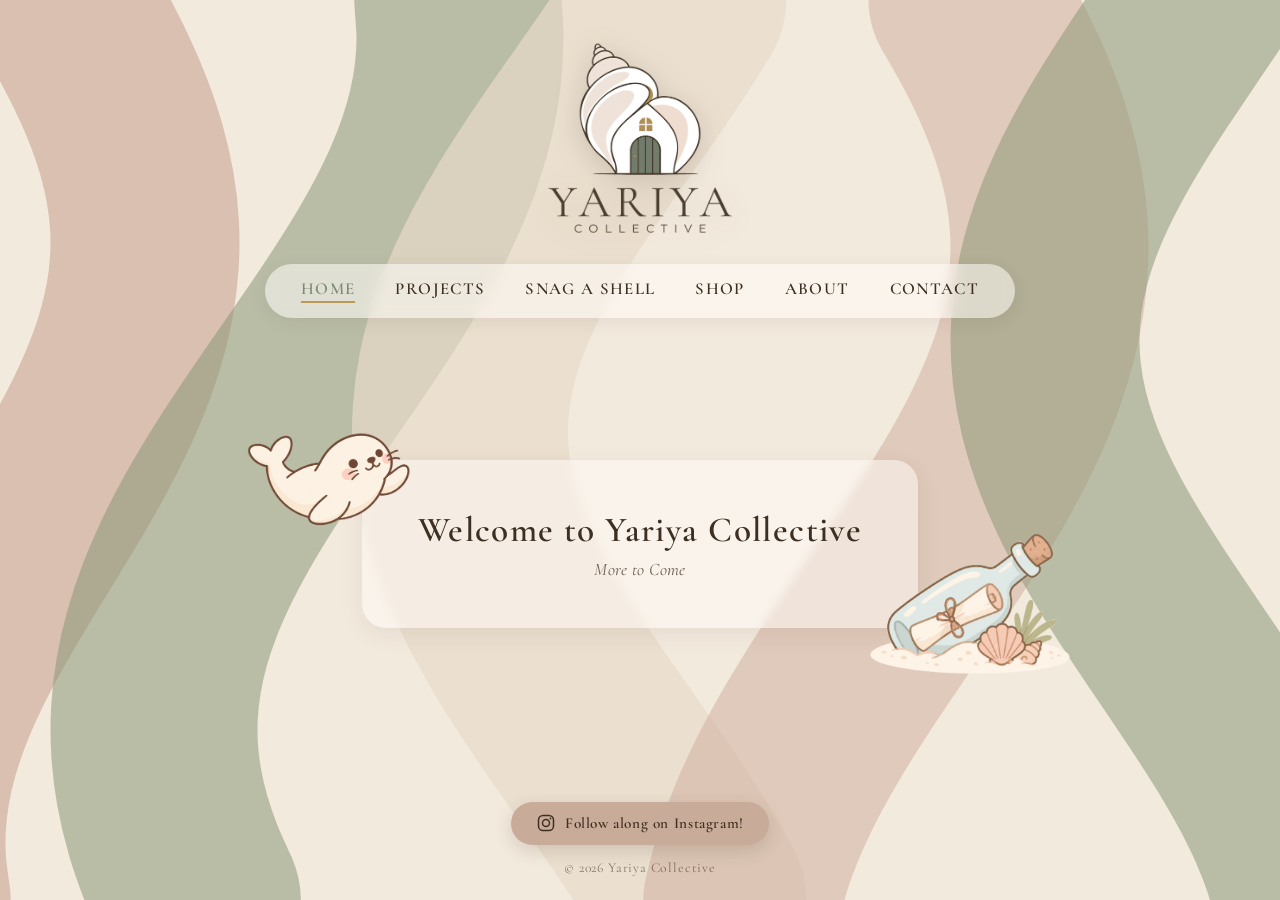
==== index.html @ 63304f94 "Add message in a bottle to the homepage Sits at the lower right of the welcome card, opposite Melly." ====
<!DOCTYPE html>
<html lang="en">
<head>
<meta charset="UTF-8">
<meta name="viewport" content="width=device-width, initial-scale=1.0">
<title>Yariya Collective</title>
<link rel="preconnect" href="https://fonts.googleapis.com">
<link href="https://fonts.googleapis.com/css2?family=Cormorant+Garamond:wght@400;500;600;700&display=swap" rel="stylesheet">
<link rel="stylesheet" href="styles.css?v=17">
</head>
<body>
<header class="site-header">
  <div class="logo-mark" role="img" aria-label="Yariya Collective logo"></div>
  <nav class="site-nav">
    <a href="index.html" class="active">Home</a>
    <a href="projects.html">Projects</a>
    <a href="snag-a-shell.html">Snag a Shell</a>
    <a href="https://yariyacollective.etsy.com" target="_blank" rel="noopener noreferrer">Shop</a>
    <a href="about.html">About</a>
    <a href="contact.html">Contact</a>
  </nav>
</header>

<main>
  <div class="hero-wrap">
    <div class="page-panel">
      <h1>Welcome to Yariya Collective</h1>
      <p><em>More to Come</em></p>
    </div>
    <img class="melly-mascot" src="assets/melly-waving.png" alt="Melly the seal waving hello">
    <button class="bottle-button" type="button" aria-label="Open the message in a bottle">
      <img src="assets/bottle.png" alt="A message in a bottle resting on the sand">
    </button>
  </div>

  <div class="bottle-backdrop" hidden></div>
  <div class="bottle-dialog" role="dialog" aria-modal="true" aria-labelledby="bottle-title" hidden>
    <h2 class="bottle-title" id="bottle-title">A note washed ashore</h2>
    <p class="bottle-note"></p>
    <div class="bottle-actions">
      <button class="bottle-again" type="button">Another note</button>
      <button class="bottle-close" type="button">Close</button>
    </div>
  </div>
</main>

<footer class="site-footer">
  <a class="instagram-button" href="https://www.instagram.com/yariyacollective?stkn=cGRjYWFhczl6Z2Fn&amp;utm_source=qr" target="_blank" rel="noopener noreferrer">
    <svg width="20" height="20" viewBox="0 0 24 24" fill="none" xmlns="http://www.w3.org/2000/svg">
      <rect x="3" y="3" width="18" height="18" rx="5.5" stroke="currentColor" stroke-width="1.8"/>
      <circle cx="12" cy="12" r="4.2" stroke="currentColor" stroke-width="1.8"/>
      <circle cx="17.4" cy="6.6" r="1.1" fill="currentColor"/>
    </svg>
    <span>Follow along on Instagram!</span>
  </a>
  <p>&copy; 2026 Yariya Collective</p>
</footer>
<script src="bottle.js?v=17"></script>
</body>
</html>
---- styles.css ----
:root {
  --cream: #f3eade;
  --shell: #efe3d7;
  --sage: #7d8b72;
  --sage-light: #9aa688;
  --rose: #c9ab99;
  --rose-light: #d9c3b6;
  --brown: #3d3022;
  --gold: #b99a5b;
}

* {
  margin: 0;
  padding: 0;
  box-sizing: border-box;
}

/* An author display rule otherwise beats the UA style for [hidden]. */
[hidden] {
  display: none !important;
}

html, body {
  height: 100%;
}

body {
  font-family: 'Cormorant Garamond', 'Georgia', serif;
  color: var(--brown);
  background-color: var(--cream);
  background-image: url('assets/waves-bg.svg');
  background-size: cover;
  background-position: center;
  background-repeat: no-repeat;
  background-attachment: fixed;
  min-height: 100vh;
  display: flex;
  flex-direction: column;
}

.site-header {
  display: flex;
  flex-direction: column;
  align-items: center;
  padding: 2.5rem 1.5rem 1.5rem;
}

.logo-mark {
  width: 190px;
  height: 196px;
  background-image: url('[data-uri]');
  background-size: contain;
  background-repeat: no-repeat;
  background-position: center;
  filter: drop-shadow(0 6px 14px rgba(61, 48, 34, 0.18));
}

.site-nav {
  margin-top: 1.75rem;
  display: flex;
  flex-wrap: wrap;
  justify-content: center;
  gap: 2.5rem;
  background: rgba(255, 252, 247, 0.55);
  backdrop-filter: blur(6px);
  padding: 0.9rem 2.25rem;
  border-radius: 999px;
  box-shadow: 0 4px 18px rgba(61, 48, 34, 0.08);
}

.site-nav a {
  text-decoration: none;
  color: var(--brown);
  font-size: 1.05rem;
  letter-spacing: 0.08em;
  text-transform: uppercase;
  font-weight: 600;
  position: relative;
  padding-bottom: 4px;
  transition: color 0.2s ease;
}

.site-nav a::after {
  content: '';
  position: absolute;
  left: 0;
  right: 100%;
  bottom: 0;
  height: 2px;
  background: var(--sage);
  transition: right 0.25s ease;
}

.site-nav a:hover {
  color: var(--sage);
}

.site-nav a:hover::after {
  right: 0;
}

.site-nav a.active {
  color: var(--sage);
}

.site-nav a.active::after {
  right: 0;
  background: var(--gold);
}

main {
  flex: 1;
  display: flex;
  align-items: center;
  justify-content: center;
  text-align: center;
  padding: 2rem 1.5rem 4rem;
}

.page-panel {
  background: rgba(255, 252, 247, 0.5);
  backdrop-filter: blur(4px);
  border-radius: 24px;
  padding: 3rem 3.5rem;
  box-shadow: 0 6px 24px rgba(61, 48, 34, 0.08);
}

.page-panel h1 {
  font-family: 'Cormorant Garamond', serif;
  font-weight: 600;
  font-size: 2.2rem;
  letter-spacing: 0.04em;
  color: var(--brown);
  margin-bottom: 0.5rem;
}

.page-panel p {
  color: var(--brown);
  opacity: 0.75;
  font-size: 1.1rem;
  letter-spacing: 0.02em;
}

.about-panel {
  max-width: 660px;
  text-align: left;
}

.profile-photo {
  display: block;
  width: 190px;
  height: 190px;
  border-radius: 50%;
  object-fit: cover;
  margin: 0 auto 1.75rem;
  border: 5px solid rgba(255, 252, 247, 0.9);
  box-shadow: 0 8px 24px rgba(61, 48, 34, 0.2);
}

.about-panel h1 {
  text-align: center;
}

.about-panel .bio p {
  opacity: 0.85;
  line-height: 1.75;
  font-size: 1.08rem;
  margin-bottom: 1.15rem;
}

.about-panel .bio p:last-of-type {
  margin-bottom: 0;
}

.about-panel .signature {
  margin-top: 1.5rem;
  font-style: italic;
  text-align: right;
}

.melly-water {
  display: block;
  width: 100%;
  max-width: 220px;
  height: auto;
  margin: 0.5rem auto 1.5rem;
  transform-origin: 50% 73%;
  animation: melly-water-bob 3.6s ease-in-out infinite;
}

@keyframes melly-water-bob {
  0%, 100% { transform: translateY(2.3%) scaleX(1); }
  25% { transform: translateY(-2.5%) scaleX(0.992); }
  50% { transform: translateY(1.4%) scaleX(1.012); }
  75% { transform: translateY(-1.8%) scaleX(0.996); }
}

@media (prefers-reduced-motion: reduce) {
  .melly-water {
    animation: none;
  }
}

.hero-wrap {
  position: relative;
  display: inline-block;
}

.melly-mascot {
  position: absolute;
  top: -50px;
  left: -130px;
  width: 190px;
  height: auto;
  transform-origin: 53% 58%;
  animation: melly-in 0.9s cubic-bezier(0.34, 1.56, 0.64, 1) both,
             melly-bob-wave 3.8s ease-in-out 0.9s infinite;
}

@keyframes melly-in {
  0% { opacity: 0; transform: translateY(40px) scale(0.85); }
  100% { opacity: 1; transform: translateY(0) scale(1); }
}

@keyframes melly-bob-wave {
  0%, 100% { transform: translateY(3%) rotate(-2deg); }
  25% { transform: translateY(-3%) rotate(1.5deg); }
  48% { transform: translateY(-1.5%) rotate(-2.5deg); }
  62% { transform: translateY(-3%) rotate(2deg); }
  78% { transform: translateY(-1.5%) rotate(-1deg); }
}

@media (prefers-reduced-motion: reduce) {
  .melly-mascot {
    animation: none;
  }
}

@media (max-width: 760px) {
  .melly-mascot {
    width: 120px;
    left: -15px;
    top: -30px;
  }
}

.projects-panel {
  max-width: 780px;
}

.projects-panel h1 {
  text-align: center;
}

.project-grid {
  display: grid;
  grid-template-columns: 1fr 1fr;
  gap: 1.75rem;
  margin-top: 2rem;
}

.project-card {
  background: rgba(255, 252, 247, 0.55);
  border-radius: 20px;
  padding: 1.85rem 1.6rem;
  box-shadow: 0 4px 16px rgba(61, 48, 34, 0.08);
}

.icon-badge {
  width: 72px;
  height: 72px;
  border-radius: 50%;
  background: var(--shell);
  display: flex;
  align-items: center;
  justify-content: center;
  margin: 0 auto 1.1rem;
  box-shadow: 0 4px 14px rgba(61, 48, 34, 0.14);
}

.icon-badge svg {
  width: 40px;
  height: 40px;
}

.project-card h2 {
  font-family: 'Cormorant Garamond', serif;
  font-weight: 600;
  font-size: 1.35rem;
  color: var(--brown);
  margin-bottom: 0.65rem;
}

.project-card p {
  opacity: 0.85;
  line-height: 1.65;
  font-size: 1rem;
}

.project-card p a {
  color: var(--sage);
  font-weight: 600;
}

@media (max-width: 700px) {
  .project-grid {
    grid-template-columns: 1fr;
  }
}

.shell-panel {
  max-width: 600px;
}

.melly-button {
  display: block;
  margin: 1.75rem auto 0;
  padding: 0;
  border: none;
  background: none;
  cursor: pointer;
  border-radius: 20px;
  transition: transform 0.2s ease;
}

.melly-button:hover {
  transform: translateY(-4px) scale(1.02);
}

.melly-button:active {
  transform: translateY(-1px) scale(0.99);
}

.melly-button:focus-visible {
  outline: 2px solid var(--gold);
  outline-offset: 6px;
}

.melly-shells {
  display: block;
  width: 100%;
  max-width: 440px;
  height: auto;
}

.shell-stack {
  display: flex;
  flex-direction: column;
  align-items: center;
  gap: 1.75rem;
  width: 100%;
}

.bag-panel {
  width: 100%;
  max-width: 600px;
}

.bag-heading {
  font-family: 'Cormorant Garamond', serif;
  font-weight: 600;
  font-size: 1.5rem;
  color: var(--brown);
  margin-bottom: 0.25rem;
}

.bag-progress {
  color: var(--brown);
  opacity: 0.65;
  font-size: 0.95rem;
  letter-spacing: 0.04em;
  margin-bottom: 1.5rem;
}

.bag-grid {
  display: grid;
  grid-template-columns: repeat(3, 1fr);
  gap: 0.9rem;
}

.bag-slot {
  background: rgba(255, 252, 247, 0.55);
  border-radius: 16px;
  padding: 0.85rem 0.5rem 0.7rem;
  box-shadow: 0 3px 12px rgba(61, 48, 34, 0.07);
}

.bag-slot img {
  display: block;
  width: 68px;
  height: 68px;
  object-fit: contain;
  margin: 0 auto 0.5rem;
}

.bag-label {
  font-size: 0.78rem;
  letter-spacing: 0.03em;
  color: var(--brown);
  opacity: 0.8;
  line-height: 1.3;
}

.bag-slot.locked {
  background: rgba(255, 252, 247, 0.28);
  box-shadow: none;
}

.bag-slot.locked img {
  filter: brightness(0);
  opacity: 0.15;
}

.bag-slot.locked .bag-label {
  opacity: 0.45;
}

.bag-complete {
  margin-top: 1.4rem;
  font-style: italic;
  color: var(--brown);
  opacity: 0.8;
}

.bag-reset {
  display: inline-block;
  margin-top: 1.4rem;
  font-size: 0.8rem;
  letter-spacing: 0.05em;
  color: var(--brown);
  opacity: 0.5;
  text-decoration: underline;
}

.bag-reset:hover {
  opacity: 0.8;
}

.bottle-button {
  position: absolute;
  bottom: -46px;
  right: -152px;
  width: 200px;
  padding: 0;
  border: none;
  background: none;
  cursor: pointer;
  border-radius: 18px;
  transition: transform 0.2s ease;
}

.bottle-button img {
  display: block;
  width: 100%;
  height: auto;
}

.bottle-button:hover {
  transform: translateY(-4px) rotate(-2deg);
}

.bottle-button:active {
  transform: translateY(-1px) rotate(-1deg);
}

.bottle-button:focus-visible {
  outline: 2px solid var(--gold);
  outline-offset: 6px;
}

.bottle-backdrop {
  position: fixed;
  inset: 0;
  background: rgba(61, 48, 34, 0.35);
  backdrop-filter: blur(2px);
  z-index: 10;
}

.bottle-dialog {
  position: fixed;
  top: 50%;
  left: 50%;
  transform: translate(-50%, -50%);
  z-index: 11;
  width: calc(100% - 3rem);
  max-width: 380px;
  text-align: center;
  background: #fdf7ea;
  border-radius: 8px 22px 10px 20px;
  padding: 2.25rem 2rem 1.75rem;
  box-shadow: 0 18px 44px rgba(61, 48, 34, 0.26);
  animation: bottle-unfurl 0.34s cubic-bezier(0.34, 1.56, 0.64, 1);
}

@keyframes bottle-unfurl {
  0% { opacity: 0; transform: translate(-50%, -50%) scale(0.88) rotate(-1.5deg); }
  100% { opacity: 1; transform: translate(-50%, -50%) scale(1) rotate(0); }
}

.bottle-title {
  font-family: 'Cormorant Garamond', serif;
  font-weight: 600;
  font-size: 1.05rem;
  letter-spacing: 0.1em;
  text-transform: uppercase;
  color: var(--brown);
  opacity: 0.55;
  margin-bottom: 1rem;
}

.bottle-note {
  font-family: 'Cormorant Garamond', serif;
  font-style: italic;
  font-size: 1.3rem;
  line-height: 1.55;
  color: var(--brown);
  margin-bottom: 1.75rem;
}

.bottle-actions {
  display: flex;
  flex-direction: column;
  align-items: center;
  gap: 0.75rem;
}

.bottle-again {
  font-family: inherit;
  font-size: 0.9rem;
  font-weight: 600;
  letter-spacing: 0.06em;
  text-transform: uppercase;
  color: #fdfaf5;
  background: var(--sage);
  border: none;
  border-radius: 999px;
  padding: 0.72rem 1.9rem;
  cursor: pointer;
  transition: background 0.2s ease;
}

.bottle-again:hover {
  background: #6b785f;
}

.bottle-close {
  font-family: inherit;
  font-size: 0.8rem;
  letter-spacing: 0.05em;
  color: var(--brown);
  opacity: 0.55;
  background: none;
  border: none;
  cursor: pointer;
  text-decoration: underline;
}

.bottle-close:hover {
  opacity: 0.85;
}

@media (max-width: 760px) {
  .bottle-button {
    width: 128px;
    right: -14px;
    bottom: -34px;
  }
}

@media (prefers-reduced-motion: reduce) {
  .bottle-button,
  .bottle-dialog {
    transition: none;
    animation: none;
  }
}

.shell-backdrop {
  position: fixed;
  inset: 0;
  background: rgba(61, 48, 34, 0.35);
  backdrop-filter: blur(2px);
  z-index: 10;
}

.shell-dialog {
  position: fixed;
  top: 50%;
  left: 50%;
  transform: translate(-50%, -50%);
  z-index: 11;
  width: calc(100% - 3rem);
  max-width: 340px;
  text-align: center;
  background: #fdf8f1;
  border-radius: 26px;
  padding: 2rem 1.75rem 1.75rem;
  box-shadow: 0 18px 44px rgba(61, 48, 34, 0.26);
  animation: shell-pop 0.32s cubic-bezier(0.34, 1.56, 0.64, 1);
}

@keyframes shell-pop {
  0% { opacity: 0; transform: translate(-50%, -50%) scale(0.86); }
  100% { opacity: 1; transform: translate(-50%, -50%) scale(1); }
}

.shell-prize-img {
  display: block;
  width: 150px;
  height: 150px;
  object-fit: contain;
  margin: 0 auto 1rem;
}

.shell-prize-title {
  font-family: 'Cormorant Garamond', serif;
  font-weight: 600;
  font-size: 1.6rem;
  color: var(--brown);
  margin-bottom: 0.4rem;
}

.shell-prize-note {
  color: var(--brown);
  opacity: 0.75;
  font-size: 1.02rem;
  line-height: 1.5;
  margin-bottom: 1.5rem;
}

.shell-dialog-close {
  font-family: inherit;
  font-size: 0.92rem;
  font-weight: 600;
  letter-spacing: 0.06em;
  text-transform: uppercase;
  color: #fdfaf5;
  background: var(--sage);
  border: none;
  border-radius: 999px;
  padding: 0.75rem 2rem;
  cursor: pointer;
  transition: background 0.2s ease;
}

.shell-dialog-close:hover {
  background: #6b785f;
}

@media (prefers-reduced-motion: reduce) {
  .melly-button,
  .shell-dialog {
    transition: none;
    animation: none;
  }
}

.contact-panel p {
  margin-bottom: 1.5rem;
}

.melly-mailbox {
  display: block;
  width: 100%;
  max-width: 320px;
  height: auto;
  margin: 0 auto 1.25rem;
}

.email-button {
  display: inline-block;
  background: var(--sage);
  color: #fdfaf5;
  text-decoration: none;
  font-weight: 600;
  letter-spacing: 0.06em;
  text-transform: uppercase;
  font-size: 0.95rem;
  padding: 0.85rem 2.25rem;
  border-radius: 999px;
  box-shadow: 0 6px 18px rgba(61, 48, 34, 0.18);
  transition: background 0.2s ease, transform 0.2s ease;
}

.email-button:hover {
  background: #6b785f;
  transform: translateY(-2px);
}

.email-address {
  margin-top: 1.1rem;
  margin-bottom: 0 !important;
  font-style: italic;
  opacity: 0.7;
}

.site-footer {
  text-align: center;
  padding: 1.5rem;
  font-size: 0.85rem;
  letter-spacing: 0.06em;
  color: var(--brown);
}

.site-footer p {
  margin: 0;
  opacity: 0.6;
}

.instagram-button {
  display: inline-flex;
  align-items: center;
  gap: 0.55rem;
  margin-bottom: 0.9rem;
  background: var(--rose);
  color: var(--brown);
  font-weight: 600;
  text-decoration: none;
  letter-spacing: 0.04em;
  font-size: 0.95rem;
  padding: 0.7rem 1.6rem;
  border-radius: 999px;
  box-shadow: 0 6px 18px rgba(61, 48, 34, 0.16);
  transition: background 0.2s ease, transform 0.2s ease;
}

.instagram-button:hover {
  background: var(--rose-light);
  transform: translateY(-2px);
}

@media (max-width: 560px) {
  .site-nav {
    gap: 1.25rem;
    padding: 0.85rem 1.5rem;
  }
  .site-nav a {
    font-size: 0.9rem;
  }
  .logo-mark {
    width: 140px;
    height: 145px;
  }
  .page-panel {
    padding: 2.25rem 1.75rem;
  }
  .profile-photo {
    width: 140px;
    height: 140px;
  }
  .about-panel .bio p {
    font-size: 1rem;
  }
}
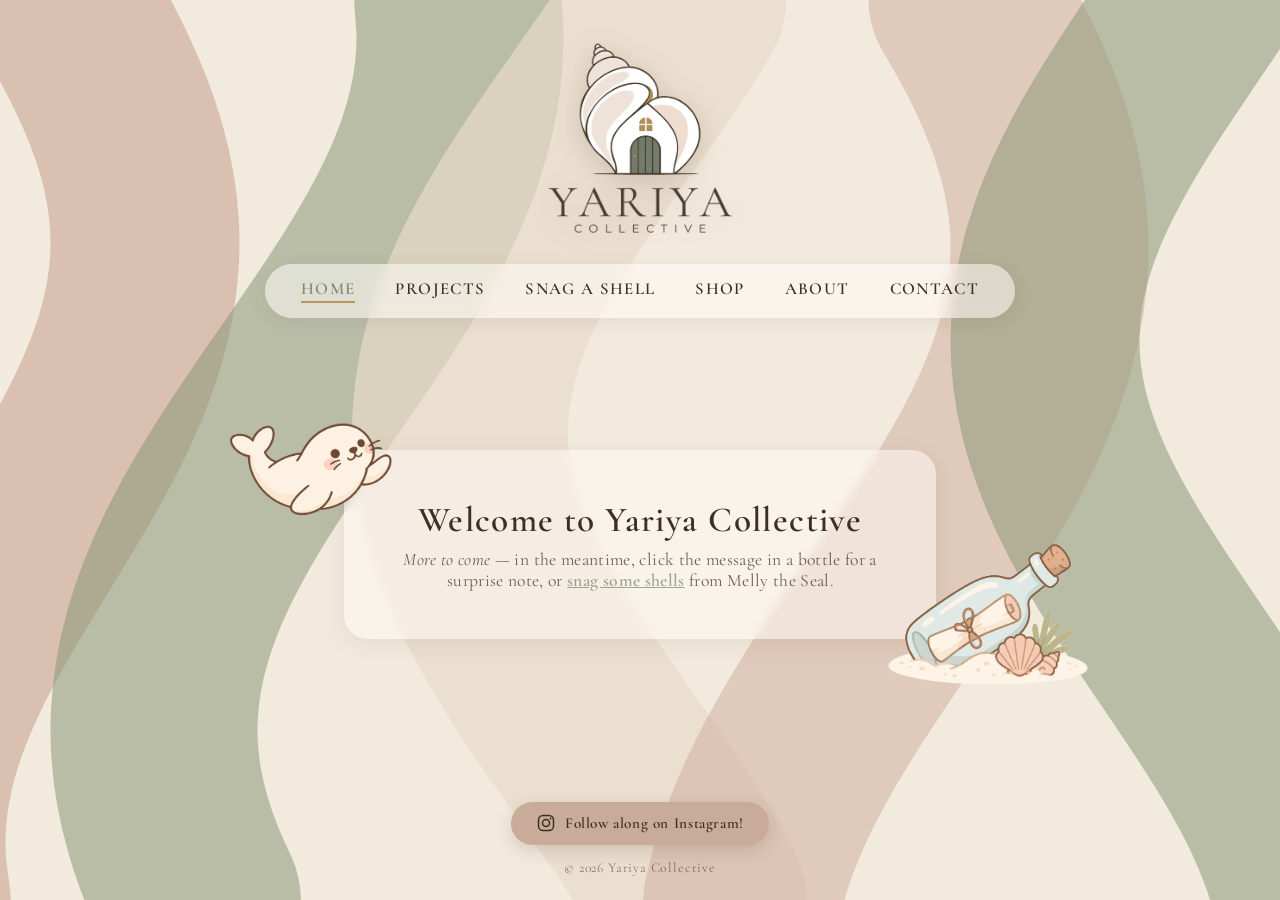
==== commit 41ce7331: "Point the welcome card at the bottle and the shells Co-Authored-By: Claude Opus 5 <noreply@anthropic" ====
--- a/index.html
+++ b/index.html
@@ -6,7 +6,7 @@
 <title>Yariya Collective</title>
 <link rel="preconnect" href="https://fonts.googleapis.com">
 <link href="https://fonts.googleapis.com/css2?family=Cormorant+Garamond:wght@400;500;600;700&display=swap" rel="stylesheet">
-<link rel="stylesheet" href="styles.css?v=17">
+<link rel="stylesheet" href="styles.css?v=19">
 </head>
 <body>
 <header class="site-header">
@@ -25,7 +25,7 @@
   <div class="hero-wrap">
     <div class="page-panel">
       <h1>Welcome to Yariya Collective</h1>
-      <p><em>More to Come</em></p>
+      <p class="welcome-note"><em>More to come</em> &mdash; in the meantime, click the message in a bottle for a surprise note, or <a href="snag-a-shell.html">snag some shells</a> from Melly the Seal.</p>
     </div>
     <img class="melly-mascot" src="assets/melly-waving.png" alt="Melly the seal waving hello">
     <button class="bottle-button" type="button" aria-label="Open the message in a bottle">
@@ -55,6 +55,6 @@
   </a>
   <p>&copy; 2026 Yariya Collective</p>
 </footer>
-<script src="bottle.js?v=17"></script>
+<script src="bottle.js?v=19"></script>
 </body>
 </html>
--- a/styles.css
+++ b/styles.css
@@ -434,6 +434,16 @@
 
 .bag-reset:hover {
   opacity: 0.8;
+}
+
+.welcome-note {
+  max-width: 30rem;
+  margin: 0 auto;
+}
+
+.welcome-note a {
+  color: var(--sage);
+  font-weight: 600;
 }
 
 .bottle-button {
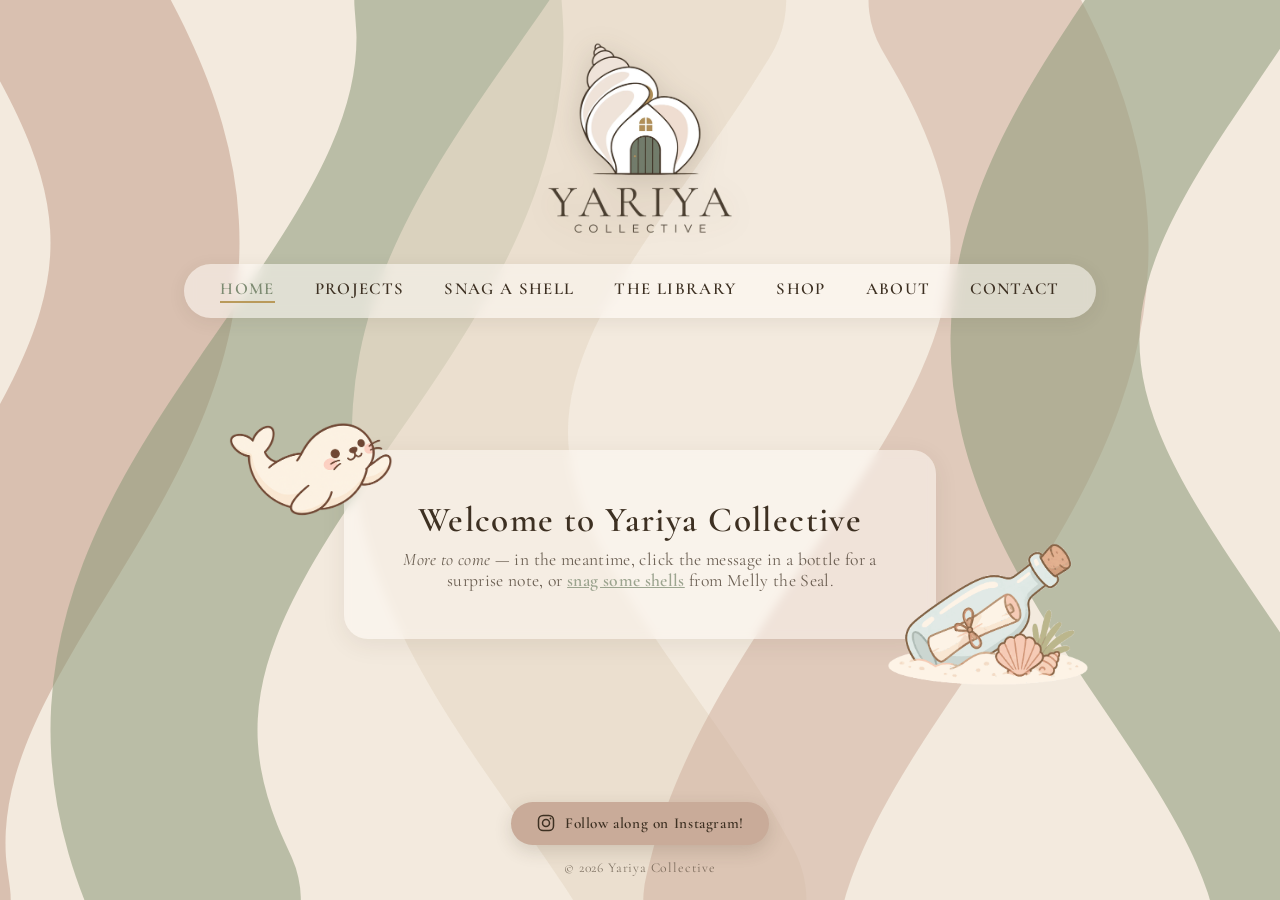
==== commit f0004736: "Add The Library page Sits between Snag a Shell and Shop in the nav, with the bookshelf illustration " ====
--- a/index.html
+++ b/index.html
@@ -6,7 +6,7 @@
 <title>Yariya Collective</title>
 <link rel="preconnect" href="https://fonts.googleapis.com">
 <link href="https://fonts.googleapis.com/css2?family=Cormorant+Garamond:wght@400;500;600;700&display=swap" rel="stylesheet">
-<link rel="stylesheet" href="styles.css?v=19">
+<link rel="stylesheet" href="styles.css?v=22">
 </head>
 <body>
 <header class="site-header">
@@ -15,6 +15,7 @@
     <a href="index.html" class="active">Home</a>
     <a href="projects.html">Projects</a>
     <a href="snag-a-shell.html">Snag a Shell</a>
+    <a href="library.html">The Library</a>
     <a href="https://yariyacollective.etsy.com" target="_blank" rel="noopener noreferrer">Shop</a>
     <a href="about.html">About</a>
     <a href="contact.html">Contact</a>
@@ -35,8 +36,10 @@
 
   <div class="bottle-backdrop" hidden></div>
   <div class="bottle-dialog" role="dialog" aria-modal="true" aria-labelledby="bottle-title" hidden>
-    <h2 class="bottle-title" id="bottle-title">A note washed ashore</h2>
-    <p class="bottle-note"></p>
+    <div class="bottle-paper">
+      <h2 class="bottle-title" id="bottle-title">A note washed ashore</h2>
+      <p class="bottle-note"></p>
+    </div>
     <div class="bottle-actions">
       <button class="bottle-again" type="button">Another note</button>
       <button class="bottle-close" type="button">Close</button>
@@ -55,6 +58,6 @@
   </a>
   <p>&copy; 2026 Yariya Collective</p>
 </footer>
-<script src="bottle.js?v=19"></script>
+<script src="bottle.js?v=22"></script>
 </body>
 </html>
--- a/styles.css
+++ b/styles.css
@@ -312,6 +312,18 @@
   max-width: 600px;
 }
 
+.library-panel {
+  max-width: 560px;
+}
+
+.library-shelf {
+  display: block;
+  width: 100%;
+  max-width: 330px;
+  height: auto;
+  margin: 1.75rem auto 0;
+}
+
 .melly-button {
   display: block;
   margin: 1.75rem auto 0;
@@ -481,7 +493,8 @@
 .bottle-backdrop {
   position: fixed;
   inset: 0;
-  background: rgba(61, 48, 34, 0.35);
+  /* darker than the shell backdrop because the bottle's buttons sit on it */
+  background: rgba(61, 48, 34, 0.5);
   backdrop-filter: blur(2px);
   z-index: 10;
 }
@@ -492,14 +505,25 @@
   left: 50%;
   transform: translate(-50%, -50%);
   z-index: 11;
-  width: calc(100% - 3rem);
-  max-width: 380px;
+  width: calc(100% - 2rem);
+  max-width: 520px;
   text-align: center;
-  background: #fdf7ea;
-  border-radius: 8px 22px 10px 20px;
-  padding: 2.25rem 2rem 1.75rem;
-  box-shadow: 0 18px 44px rgba(61, 48, 34, 0.26);
   animation: bottle-unfurl 0.34s cubic-bezier(0.34, 1.56, 0.64, 1);
+}
+
+.bottle-paper {
+  width: 100%;
+  aspect-ratio: 900 / 504;
+  background-image: url('assets/scroll.png');
+  background-size: 100% 100%;
+  background-repeat: no-repeat;
+  display: flex;
+  flex-direction: column;
+  align-items: center;
+  justify-content: center;
+  /* keeps text clear of the curled ends and the wavy top and bottom */
+  padding: 14% 17%;
+  filter: drop-shadow(0 16px 32px rgba(61, 48, 34, 0.3));
 }
 
 @keyframes bottle-unfurl {
@@ -510,28 +534,28 @@
 .bottle-title {
   font-family: 'Cormorant Garamond', serif;
   font-weight: 600;
-  font-size: 1.05rem;
-  letter-spacing: 0.1em;
+  font-size: 0.82rem;
+  letter-spacing: 0.14em;
   text-transform: uppercase;
   color: var(--brown);
-  opacity: 0.55;
-  margin-bottom: 1rem;
+  opacity: 0.45;
+  margin-bottom: 0.6rem;
 }
 
 .bottle-note {
   font-family: 'Cormorant Garamond', serif;
   font-style: italic;
-  font-size: 1.3rem;
-  line-height: 1.55;
-  color: var(--brown);
-  margin-bottom: 1.75rem;
+  font-size: 1.22rem;
+  line-height: 1.45;
+  color: var(--brown);
 }
 
 .bottle-actions {
   display: flex;
   flex-direction: column;
   align-items: center;
-  gap: 0.75rem;
+  gap: 0.7rem;
+  margin-top: 1.25rem;
 }
 
 .bottle-again {
@@ -555,10 +579,10 @@
 
 .bottle-close {
   font-family: inherit;
-  font-size: 0.8rem;
+  font-size: 0.82rem;
   letter-spacing: 0.05em;
-  color: var(--brown);
-  opacity: 0.55;
+  color: #fdf7ea;
+  opacity: 0.75;
   background: none;
   border: none;
   cursor: pointer;
@@ -566,7 +590,7 @@
 }
 
 .bottle-close:hover {
-  opacity: 0.85;
+  opacity: 1;
 }
 
 @media (max-width: 760px) {
